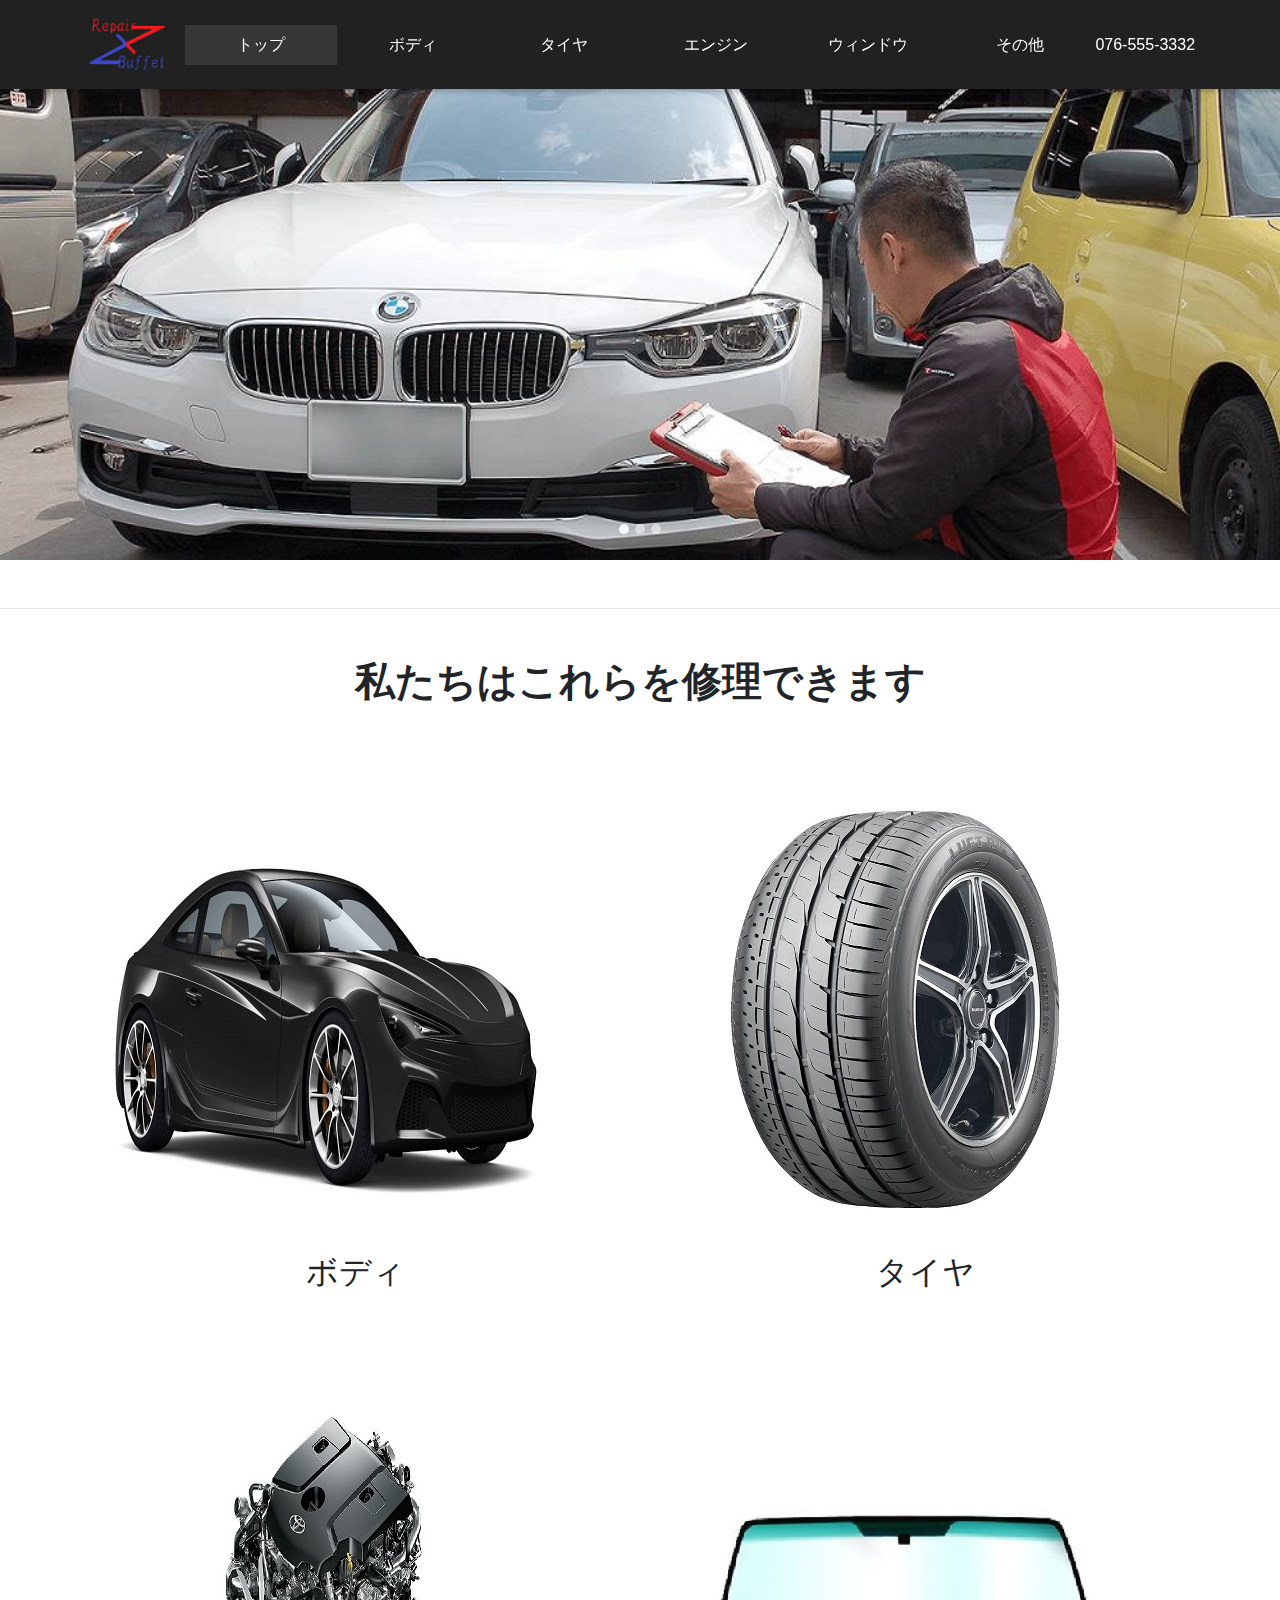
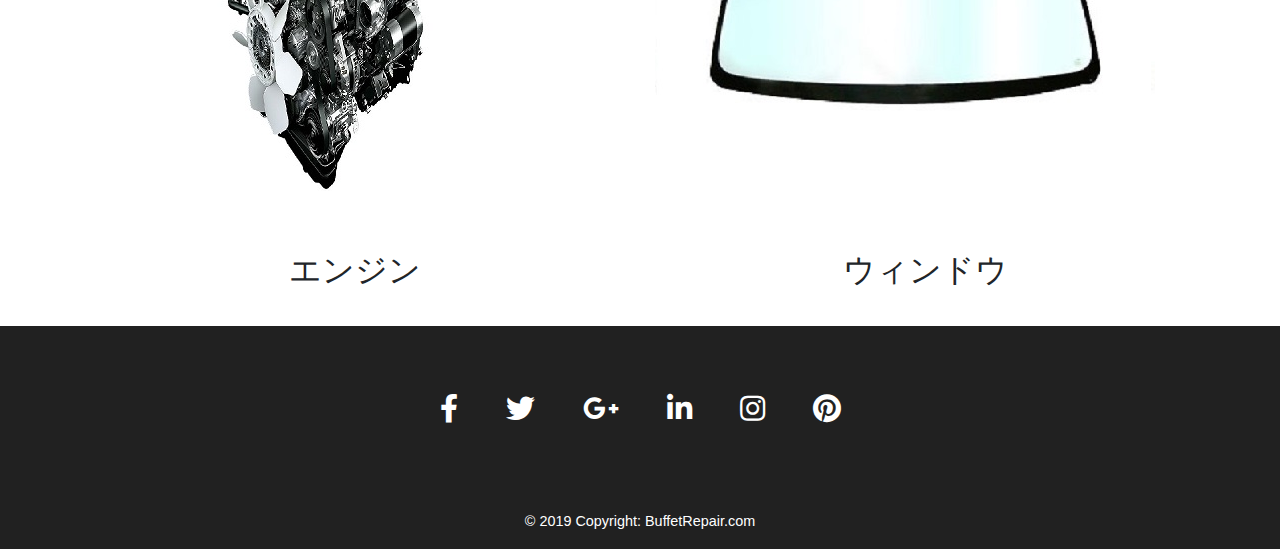
==== index.html @ 9c745245 "my first commit" ====
<!DOCTYPE html>
<html lang="jp">

<head>
    <meta charset="utf-8">
    <meta name="viewport" content="width=device-width, initial-scale=1, shrink-to-fit=no">
    <meta http-equiv="x-ua-compatible" content="ie=edge">
    <title>BuffetRepair</title>
    <!-- Font Awesome -->
    <link rel="stylesheet" href="https://use.fontawesome.com/releases/v5.8.1/css/all.css">
    <!-- Bootstrap core CSS -->
    <link href="css/bootstrap.min.css" rel="stylesheet">
    <!-- Material Design Bootstrap -->
    <link href="css/mdb.min.css" rel="stylesheet">
    <!-- Your custom styles (optional) -->
    <link href="css/style.min.css" rel="stylesheet">
</head>

<body>

    <!-- ヘッダー -->
    <header>

        <!--グローバルナビゲーション-->
        <nav class="navbar fixed-top navbar-expand-lg navbar-dark bg-dark scrolling-navbar">
            <div class="container">

                <!-- ロゴ -->
                <a class="navbar-brand waves-effect" href="https://mdbootstrap.com/docs/jquery/" target="_blank">
                    <img src="img/logo.png" />
                </a>

                <!-- Collapse -->
                <button class="navbar-toggler" type="button" data-toggle="collapse" data-target="#navbarSupportedContent" aria-controls="navbarSupportedContent"
                    aria-expanded="false" aria-label="Toggle navigation">
                    <span class="navbar-toggler-icon"></span>
                </button>

                <!-- Links -->
                <div class="collapse navbar-collapse" id="navbarSupportedContent">

                    <!-- Left -->
                    <ul class="navbar-nav w-100 nav-justified mr-auto">
                        <li class="nav-item active">
                            <a class="nav-link waves-effect" href="index.html">トップ
                                <span class="sr-only">(current)</span>
                            </a>
                        </li>
                        <li class="nav-item">
                            <a class="nav-link waves-effect" href="body.html">ボディ</a>
                        </li>
                        <li class="nav-item">
                            <a class="nav-link waves-effect" href="404.html" target="_blank">タイヤ</a>
                        </li>
                        <li class="nav-item">
                            <a class="nav-link waves-effect" href="404.html" target="_blank">エンジン</a>
                        </li>
						<li class="nav-item">
                            <a class="nav-link waves-effect" href="404.html" target="_blank">ウィンドウ</a>
                        </li>
						<li class="nav-item">
                            <a class="nav-link waves-effect" href="404.html" target="_blank">その他</a>
                        </li>
						<li>
							<span class="navbar-text white-text">076-555-3332</span>
						</li>
                    </ul>
                </div>

            </div>
        </nav>
    </header>

    <!--メイン-->
    <main class="pt-5">
	
		<!--カルーセル-->
		<div id="carousel-example-1z" class="carousel slide carousel-fade" data-ride="carousel">

		  <!--インディケーター-->
		  <ol class="carousel-indicators">
			<li data-target="#carousel-example-1z" data-slide-to="0" class="active"></li>
			<li data-target="#carousel-example-1z" data-slide-to="1"></li>
			<li data-target="#carousel-example-1z" data-slide-to="2"></li>
		  </ol>

		  <!--スライド-->
		  <div class="carousel-inner" role="listbox">

            <!--1枚目-->
            <div class="carousel-item active">
                <img class="d-block w-100" src="img/slide1.jpg" alt="First slide">
            </div>
			
			<!--2枚目-->
			<div class="carousel-item">
                <img class="d-block w-100" src="img/slide2.jpg" alt="Second slide">
            </div>

			<!--三枚目-->
			<div class="carousel-item">
			  <img class="d-block w-100" src="img/slide3.jpg" alt="Third slide">
			</div>

		  </div>

		  <!--コントロール-->
		  <a class="carousel-control-prev" href="#carousel-example-1z" role="button" data-slide="prev">
			<span class="material-icons" aria-hidden="true"></span>
			<span class="sr-only">Previous</span>
		  </a>
		  <a class="carousel-control-next" href="#carousel-example-1z" role="button" data-slide="next">
			<span class="carousel-control-next-icon" aria-hidden="true"></span>
			<span class="sr-only">Next</span>
		  </a>

		</div>
        
        <hr class="my-5">

        <div class="container">

            <!-- セクション: できること-->
            <section class="text-center">
                
                <h2 class="h1-responsive font-weight-bold text-center my-5">
                    私たちはこれらを修理できます
                </h2>

                <div class="row mb-4 wow fadeInUp">

                    <div class="col-lg-6 col-md-12 mb-4">

                        <!--image-->
                        <div class="view overlay zoom">
                            <img src="img/body.jpg" class="img-fluid" alt="">
                            <a href="body.html">
                                <div class="mask rgba-white-slight"></div>
                            </a>
                        </div>

                        <h2 class="card-title">ボディ</h2>

                    </div>

                    <div class="col-lg-6 col-md-12 mb-4">

                        <!--image-->
                        <div class="view overlay zoom">
                            <img src="img/tire.jpg" class="img-fluid" alt="">
                            <a href="404.html">
                                <div class="mask rgba-white-slight"></div>
                            </a>
                        </div>

                        <h2 class="card-title">タイヤ</h2>
    
                    </div>
                </div>
                <div class="row md-4 wow fadeInUp">
                    <div class="col-lg-6 col-md-12 mb-4">

                        <!--image-->
                        <div class="view overlay zoom">
                            <img src="img/engine.jpg" class="img-fluid" alt="">
                            <a href="404.html">
                                <div class="mask rgba-white-slight"></div>
                            </a>
                        </div>

                        <h2 class="card-title">エンジン</h2>

                    </div>
					
					<div class="col-lg-6 col-md-12 mb-4">

                        <!--image-->
                        <div class="view overlay zoom">
                            <img src="img/window.jpg" class="img-fluid" alt="">
                            <a href="404.html">
                                <div class="mask rgba-white-slight"></div>
                            </a>
                        </div>

                        <h2 class="card-title">ウィンドウ</h2>

                    </div>

                </div>

            </section>

        </div>
    </main>

    <!--フッター-->
    <footer class="page-footer　text-center font-small bg-dark text-white">

		<!-- Footer Elements -->
		<div class="container">

			<!-- Grid row-->
			<div class="row">

			  <!-- Grid column -->
				<div class="col-md-12 py-5">
				
					<div class="mb-5 flex-center">

					  <!-- Facebook -->
					  <a class="fb-ic">
						<i class="fab fa-facebook-f fa-lg white-text mr-md-5 mr-3 fa-2x"> </i>
					  </a>
					  
					  <!-- Twitter -->
					  <a class="tw-ic">
						<i class="fab fa-twitter fa-lg white-text mr-md-5 mr-3 fa-2x"> </i>
					  </a>
					  
					  <!-- Google +-->
					  <a class="gplus-ic">
						<i class="fab fa-google-plus-g fa-lg white-text mr-md-5 mr-3 fa-2x"> </i>
					  </a>
					  
					  <!--Linkedin -->
					  <a class="li-ic">
						<i class="fab fa-linkedin-in fa-lg white-text mr-md-5 mr-3 fa-2x"> </i>
					  </a>
					  
					  <!--Instagram-->
					  <a class="ins-ic">
						<i class="fab fa-instagram fa-lg white-text mr-md-5 mr-3 fa-2x"> </i>
					  </a>
					  
					  <!--Pinterest-->
					  <a class="pin-ic">
						<i class="fab fa-pinterest fa-lg white-text fa-2x"> </i>
					  </a>
					  
					</div>
					
				</div>

			</div>

        </div>
		
        <!--コピーライト-->
        <div class="footer-copyright text-center py-3">
            © 2019 Copyright:
            BuffetRepair.com 
        </div>

    </footer>

    <!-- SCRIPTS -->
    <!-- JQuery -->
    <script type="text/javascript" src="js/jquery-3.4.0.min.js"></script>
    <!-- Bootstrap tooltips -->
    <script type="text/javascript" src="js/popper.min.js"></script>
    <!-- Bootstrap core JavaScript -->
    <script type="text/javascript" src="js/bootstrap.min.js"></script>
    <!-- MDB core JavaScript -->
    <script type="text/javascript" src="js/mdb.min.js"></script>
    <!-- Initializations -->
    <script type="text/javascript">
        // Animations initialization
        new WOW().init();
    </script>
</body>

</html>
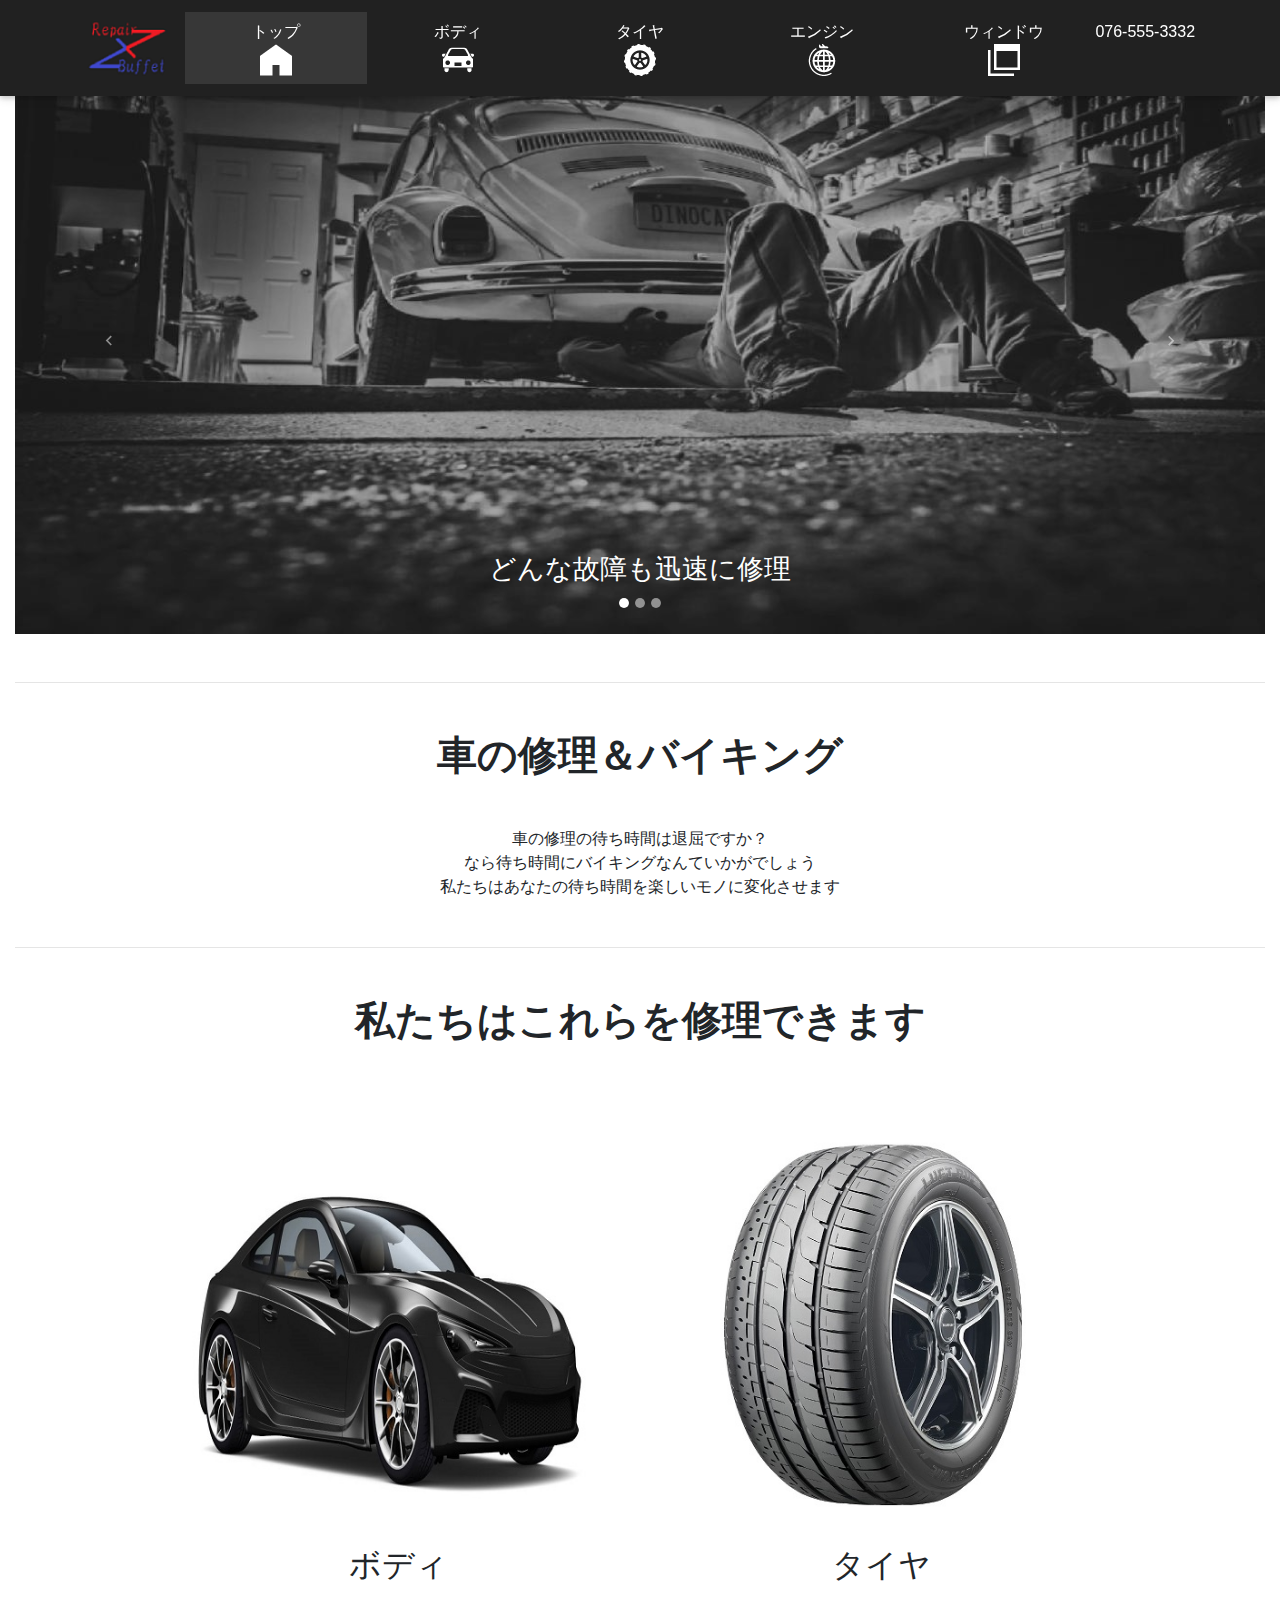
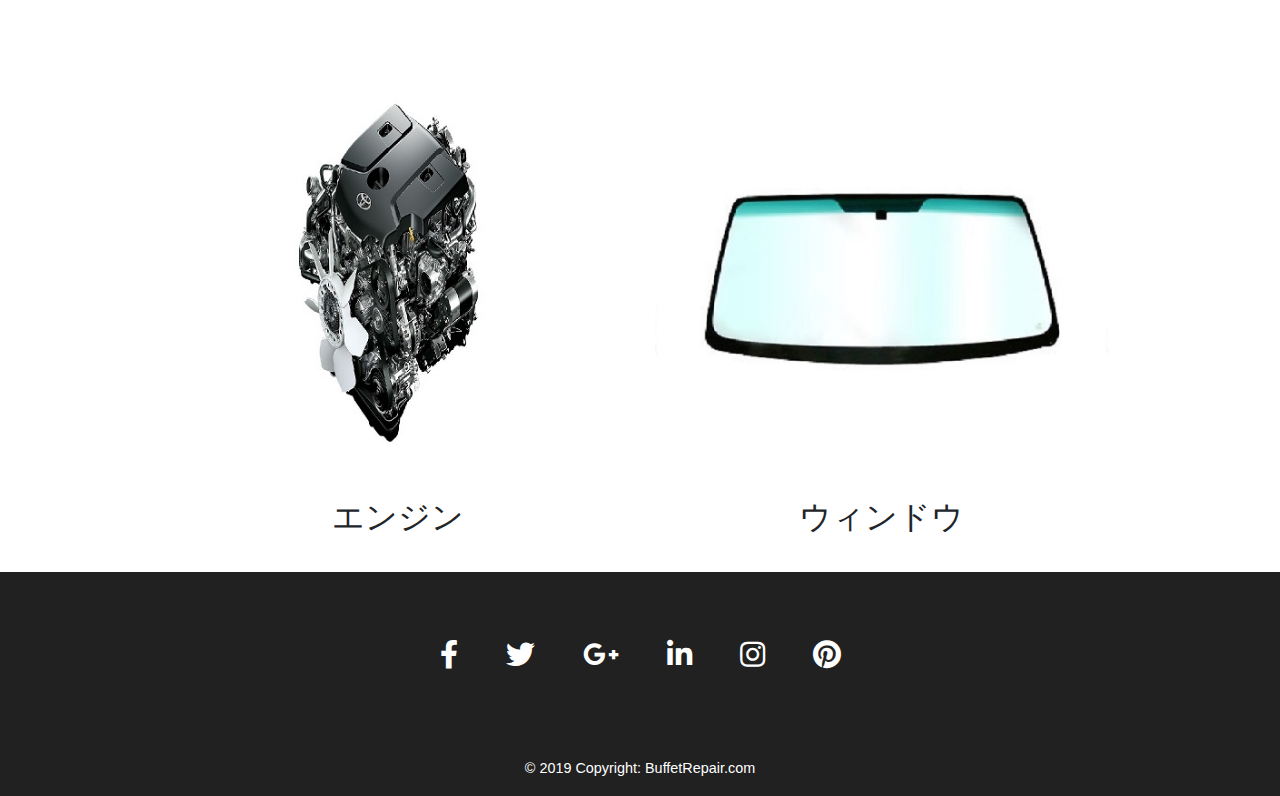
==== commit 0859c261: "2019/07/06" ====
--- a/index.html
+++ b/index.html
@@ -30,243 +30,264 @@
                     <img src="img/logo.png" />
                 </a>
 
-                <!-- Collapse -->
-                <button class="navbar-toggler" type="button" data-toggle="collapse" data-target="#navbarSupportedContent" aria-controls="navbarSupportedContent"
-                    aria-expanded="false" aria-label="Toggle navigation">
+                <!-- ハンガーメニュー -->
+                <button class="navbar-toggler" type="button" data-toggle="collapse"
+                    data-target="#navbarSupportedContent" aria-controls="navbarSupportedContent" aria-expanded="false"
+                    aria-label="Toggle navigation">
                     <span class="navbar-toggler-icon"></span>
                 </button>
 
-                <!-- Links -->
+                <!-- リンク -->
                 <div class="collapse navbar-collapse" id="navbarSupportedContent">
 
-                    <!-- Left -->
                     <ul class="navbar-nav w-100 nav-justified mr-auto">
                         <li class="nav-item active">
-                            <a class="nav-link waves-effect" href="index.html">トップ
-                                <span class="sr-only">(current)</span>
-                            </a>
-                        </li>
-                        <li class="nav-item">
-                            <a class="nav-link waves-effect" href="body.html">ボディ</a>
-                        </li>
-                        <li class="nav-item">
-                            <a class="nav-link waves-effect" href="404.html" target="_blank">タイヤ</a>
-                        </li>
-                        <li class="nav-item">
-                            <a class="nav-link waves-effect" href="404.html" target="_blank">エンジン</a>
-                        </li>
-						<li class="nav-item">
-                            <a class="nav-link waves-effect" href="404.html" target="_blank">ウィンドウ</a>
-                        </li>
-						<li class="nav-item">
-                            <a class="nav-link waves-effect" href="404.html" target="_blank">その他</a>
-                        </li>
-						<li>
-							<span class="navbar-text white-text">076-555-3332</span>
-						</li>
+                            <a class="nav-link waves-effect" href="index.html">
+                                トップ
+                                <span class="sr-only">(current)</span><br />
+                                <img src="img/icon-home.png" alt="ホームアイコン" />
+                            </a>
+                        </li>
+
+                        <li class="nav-item">
+                            <a class="nav-link waves-effect" href="body.html">
+                                ボディ<br />
+                                <img src="img/icon-body.png" alt="ボディアイコン" />
+                            </a>
+                        </li>
+
+                        <li class="nav-item">
+                            <a class="nav-link waves-effect" href="404.html" target="_blank">
+                                タイヤ<br />
+                                <img src="img/icon-tire.png" alt="タイヤアイコン" />
+                            </a>
+                        </li>
+
+                        <li class="nav-item">
+                            <a class="nav-link waves-effect" href="404.html" target="_blank">
+                                エンジン<br />
+                                <img src="img/icon-engine.png" alt="エンジンアイコン">
+                            </a>
+                        </li>
+
+                        <li class="nav-item">
+                            <a class="nav-link waves-effect" href="404.html" target="_blank">
+                                ウィンドウ<br />
+                                <img src="img/icon-window.png" alt="ウィンドウアイコン">
+                            </a>
+                        </li>
+
+                        <li>
+                            <span class="navbar-text white-text">076-555-3332</span>
+                        </li>
                     </ul>
                 </div>
-
             </div>
         </nav>
     </header>
 
     <!--メイン-->
     <main class="pt-5">
-	
-		<!--カルーセル-->
-		<div id="carousel-example-1z" class="carousel slide carousel-fade" data-ride="carousel">
-
-		  <!--インディケーター-->
-		  <ol class="carousel-indicators">
-			<li data-target="#carousel-example-1z" data-slide-to="0" class="active"></li>
-			<li data-target="#carousel-example-1z" data-slide-to="1"></li>
-			<li data-target="#carousel-example-1z" data-slide-to="2"></li>
-		  </ol>
-
-		  <!--スライド-->
-		  <div class="carousel-inner" role="listbox">
-
-            <!--1枚目-->
-            <div class="carousel-item active">
-                <img class="d-block w-100" src="img/slide1.jpg" alt="First slide">
+        <div class="container-fluid text-center">
+
+            <!--カルーセル-->
+            <div id="carousel-example-2" class="carousel slide carousel-fade" data-ride="carousel">
+
+                <ol class="carousel-indicators">
+                    <li data-target="#carousel-example-2" data-slide-to="0" class="active"></li>
+                    <li data-target="#carousel-example-2" data-slide-to="1"></li>
+                    <li data-target="#carousel-example-2" data-slide-to="2"></li>
+                </ol>
+
+                <!--スライド-->
+                <div class="carousel-inner" role="listbox">
+                    <div class="carousel-item active">
+                        <div class="view">
+                            <img class="d-block w-100" src="img/slideimg-1.jpg" alt="First slide">
+                            <div class="mask rgba-black-light"></div>
+                        </div>
+                        <div class="carousel-caption">
+                            <h3 class="h3-responsive">どんな故障も迅速に修理</h3>
+                        </div>
+                    </div>
+
+                    <div class="carousel-item">
+                        <div class="view">
+                            <img class="d-block w-100" src="img/slideimg-2.jpg" alt="Second slide">
+                            <div class="mask rgba-black-strong"></div>
+                        </div>
+                        <div class="carousel-caption">
+                            <h3 class="h3-responsive">修理中に美味しい料理</h3>
+                        </div>
+                    </div>
+
+                    <div class="carousel-item">
+                        <div class="view">
+                            <img class="d-block w-100" src="img/slideimg-3.jpg" alt="Third slide">
+                            <div class="mask rgba-black-slight"></div>
+                        </div>
+                        <div class="carousel-caption">
+                            <h3 class="h3-responsive">力強いオペレーション</h3>
+                        </div>
+                    </div>
+                </div>
+
+                <!--コントロール-->
+                <a class="carousel-control-prev" href="#carousel-example-2" role="button" data-slide="prev">
+                    <span class="carousel-control-prev-icon" aria-hidden="true"></span>
+                    <span class="sr-only">Previous</span>
+                </a>
+
+                <a class="carousel-control-next" href="#carousel-example-2" role="button" data-slide="next">
+                    <span class="carousel-control-next-icon" aria-hidden="true"></span>
+                    <span class="sr-only">Next</span>
+                </a>
             </div>
-			
-			<!--2枚目-->
-			<div class="carousel-item">
-                <img class="d-block w-100" src="img/slide2.jpg" alt="Second slide">
-            </div>
-
-			<!--三枚目-->
-			<div class="carousel-item">
-			  <img class="d-block w-100" src="img/slide3.jpg" alt="Third slide">
-			</div>
-
-		  </div>
-
-		  <!--コントロール-->
-		  <a class="carousel-control-prev" href="#carousel-example-1z" role="button" data-slide="prev">
-			<span class="material-icons" aria-hidden="true"></span>
-			<span class="sr-only">Previous</span>
-		  </a>
-		  <a class="carousel-control-next" href="#carousel-example-1z" role="button" data-slide="next">
-			<span class="carousel-control-next-icon" aria-hidden="true"></span>
-			<span class="sr-only">Next</span>
-		  </a>
-
-		</div>
-        
-        <hr class="my-5">
-
-        <div class="container">
+
+            <hr class="my-5">
+
+            <!-- セクション: 企業説明-->
+            <section>
+                <h1 class="h1-responsive font-weight-bold my-5">
+                    車の修理＆バイキング
+                </h1>
+                <p>
+                    車の修理の待ち時間は退屈ですか？<br />
+                    なら待ち時間にバイキングなんていかがでしょう<br />
+                    私たちはあなたの待ち時間を楽しいモノに変化させます
+                </p>
+            </section>
+
+            <hr class="my-5">
 
             <!-- セクション: できること-->
-            <section class="text-center">
-                
-                <h2 class="h1-responsive font-weight-bold text-center my-5">
-                    私たちはこれらを修理できます
-                </h2>
-
-                <div class="row mb-4 wow fadeInUp">
-
-                    <div class="col-lg-6 col-md-12 mb-4">
-
-                        <!--image-->
-                        <div class="view overlay zoom">
-                            <img src="img/body.jpg" class="img-fluid" alt="">
-                            <a href="body.html">
-                                <div class="mask rgba-white-slight"></div>
-                            </a>
-                        </div>
-
-                        <h2 class="card-title">ボディ</h2>
-
-                    </div>
-
-                    <div class="col-lg-6 col-md-12 mb-4">
-
-                        <!--image-->
-                        <div class="view overlay zoom">
-                            <img src="img/tire.jpg" class="img-fluid" alt="">
-                            <a href="404.html">
-                                <div class="mask rgba-white-slight"></div>
-                            </a>
-                        </div>
-
-                        <h2 class="card-title">タイヤ</h2>
-    
-                    </div>
-                </div>
-                <div class="row md-4 wow fadeInUp">
-                    <div class="col-lg-6 col-md-12 mb-4">
-
-                        <!--image-->
-                        <div class="view overlay zoom">
-                            <img src="img/engine.jpg" class="img-fluid" alt="">
-                            <a href="404.html">
-                                <div class="mask rgba-white-slight"></div>
-                            </a>
-                        </div>
-
-                        <h2 class="card-title">エンジン</h2>
-
-                    </div>
-					
-					<div class="col-lg-6 col-md-12 mb-4">
-
-                        <!--image-->
-                        <div class="view overlay zoom">
-                            <img src="img/window.jpg" class="img-fluid" alt="">
-                            <a href="404.html">
-                                <div class="mask rgba-white-slight"></div>
-                            </a>
-                        </div>
-
-                        <h2 class="card-title">ウィンドウ</h2>
-
-                    </div>
-
+            <section>
+
+                <div class="w-75 mx-auto">
+                    <h1 class="h1-responsive font-weight-bold my-5">
+                        私たちはこれらを修理できます
+                    </h1>
+
+                    <div class="row mb-4 wow fadeInUp">
+
+                        <div class="col-lg-6 col-md-12 mb-4">
+
+                            <div class="view overlay zoom">
+                                <img src="img/body.jpg" class="img-fluid mx-auto" alt="">
+                                <a href="404.html">
+                                    <div class="mask rgba-white-slight"></div>
+                                </a>
+                            </div>
+
+                            <h2 class="card-title">ボディ</h2>
+                        </div>
+
+                        <div class="col-lg-6 col-md-12 mb-4">
+
+                            <div class="view overlay zoom">
+                                <img src="img/tire.jpg" class="img-fluid mx-auto" alt="">
+                                <a href="404.html">
+                                    <div class="mask rgba-white-slight"></div>
+                                </a>
+                            </div>
+
+                            <h2 class="card-title">タイヤ</h2>
+                        </div>
+                    </div>
+
+                    <div class="row md-4 wow fadeInUp">
+                        <div class="col-lg-6 col-md-12 mb-4">
+
+                            <div class="view overlay zoom">
+                                <img src="img/engine.jpg" class="img-fluid mx-auto" alt="">
+                                <a href="404.html">
+                                    <div class="mask rgba-white-slight"></div>
+                                </a>
+                            </div>
+
+                            <h2 class="card-title">エンジン</h2>
+                        </div>
+
+                        <div class="col-lg-6 col-md-12 mb-4">
+
+                            <div class="view overlay zoom">
+                                <img src="img/window.jpg" class="img-fluid mx-auto" alt="">
+                                <a href="404.html">
+                                    <div class="mask rgba-white-slight"></div>
+                                </a>
+                            </div>
+
+                            <h2 class="card-title">ウィンドウ</h2>
+                        </div>
+                    </div>
                 </div>
 
             </section>
-
         </div>
     </main>
 
     <!--フッター-->
     <footer class="page-footer　text-center font-small bg-dark text-white">
 
-		<!-- Footer Elements -->
-		<div class="container">
-
-			<!-- Grid row-->
-			<div class="row">
-
-			  <!-- Grid column -->
-				<div class="col-md-12 py-5">
-				
-					<div class="mb-5 flex-center">
-
-					  <!-- Facebook -->
-					  <a class="fb-ic">
-						<i class="fab fa-facebook-f fa-lg white-text mr-md-5 mr-3 fa-2x"> </i>
-					  </a>
-					  
-					  <!-- Twitter -->
-					  <a class="tw-ic">
-						<i class="fab fa-twitter fa-lg white-text mr-md-5 mr-3 fa-2x"> </i>
-					  </a>
-					  
-					  <!-- Google +-->
-					  <a class="gplus-ic">
-						<i class="fab fa-google-plus-g fa-lg white-text mr-md-5 mr-3 fa-2x"> </i>
-					  </a>
-					  
-					  <!--Linkedin -->
-					  <a class="li-ic">
-						<i class="fab fa-linkedin-in fa-lg white-text mr-md-5 mr-3 fa-2x"> </i>
-					  </a>
-					  
-					  <!--Instagram-->
-					  <a class="ins-ic">
-						<i class="fab fa-instagram fa-lg white-text mr-md-5 mr-3 fa-2x"> </i>
-					  </a>
-					  
-					  <!--Pinterest-->
-					  <a class="pin-ic">
-						<i class="fab fa-pinterest fa-lg white-text fa-2x"> </i>
-					  </a>
-					  
-					</div>
-					
-				</div>
-
-			</div>
-
+        <div class="container">
+
+            <div class="row">
+
+                <div class="col-md-12 py-5">
+
+                    <div class="mb-5 flex-center">
+
+                        <!-- Facebook -->
+                        <a class="fb-ic">
+                            <i class="fab fa-facebook-f fa-lg white-text mr-md-5 mr-3 fa-2x"> </i>
+                        </a>
+
+                        <!-- Twitter -->
+                        <a class="tw-ic">
+                            <i class="fab fa-twitter fa-lg white-text mr-md-5 mr-3 fa-2x"> </i>
+                        </a>
+
+                        <!-- Google +-->
+                        <a class="gplus-ic">
+                            <i class="fab fa-google-plus-g fa-lg white-text mr-md-5 mr-3 fa-2x"> </i>
+                        </a>
+
+                        <!--Linkedin -->
+                        <a class="li-ic">
+                            <i class="fab fa-linkedin-in fa-lg white-text mr-md-5 mr-3 fa-2x"> </i>
+                        </a>
+
+                        <!--Instagram-->
+                        <a class="ins-ic">
+                            <i class="fab fa-instagram fa-lg white-text mr-md-5 mr-3 fa-2x"> </i>
+                        </a>
+
+                        <!--Pinterest-->
+                        <a class="pin-ic">
+                            <i class="fab fa-pinterest fa-lg white-text fa-2x"> </i>
+                        </a>
+
+                    </div>
+                </div>
+            </div>
         </div>
-		
+
         <!--コピーライト-->
         <div class="footer-copyright text-center py-3">
             © 2019 Copyright:
-            BuffetRepair.com 
+            BuffetRepair.com
         </div>
 
     </footer>
 
     <!-- SCRIPTS -->
-    <!-- JQuery -->
     <script type="text/javascript" src="js/jquery-3.4.0.min.js"></script>
-    <!-- Bootstrap tooltips -->
     <script type="text/javascript" src="js/popper.min.js"></script>
-    <!-- Bootstrap core JavaScript -->
     <script type="text/javascript" src="js/bootstrap.min.js"></script>
-    <!-- MDB core JavaScript -->
     <script type="text/javascript" src="js/mdb.min.js"></script>
-    <!-- Initializations -->
     <script type="text/javascript">
-        // Animations initialization
         new WOW().init();
     </script>
 </body>
 
-</html>
+</html>